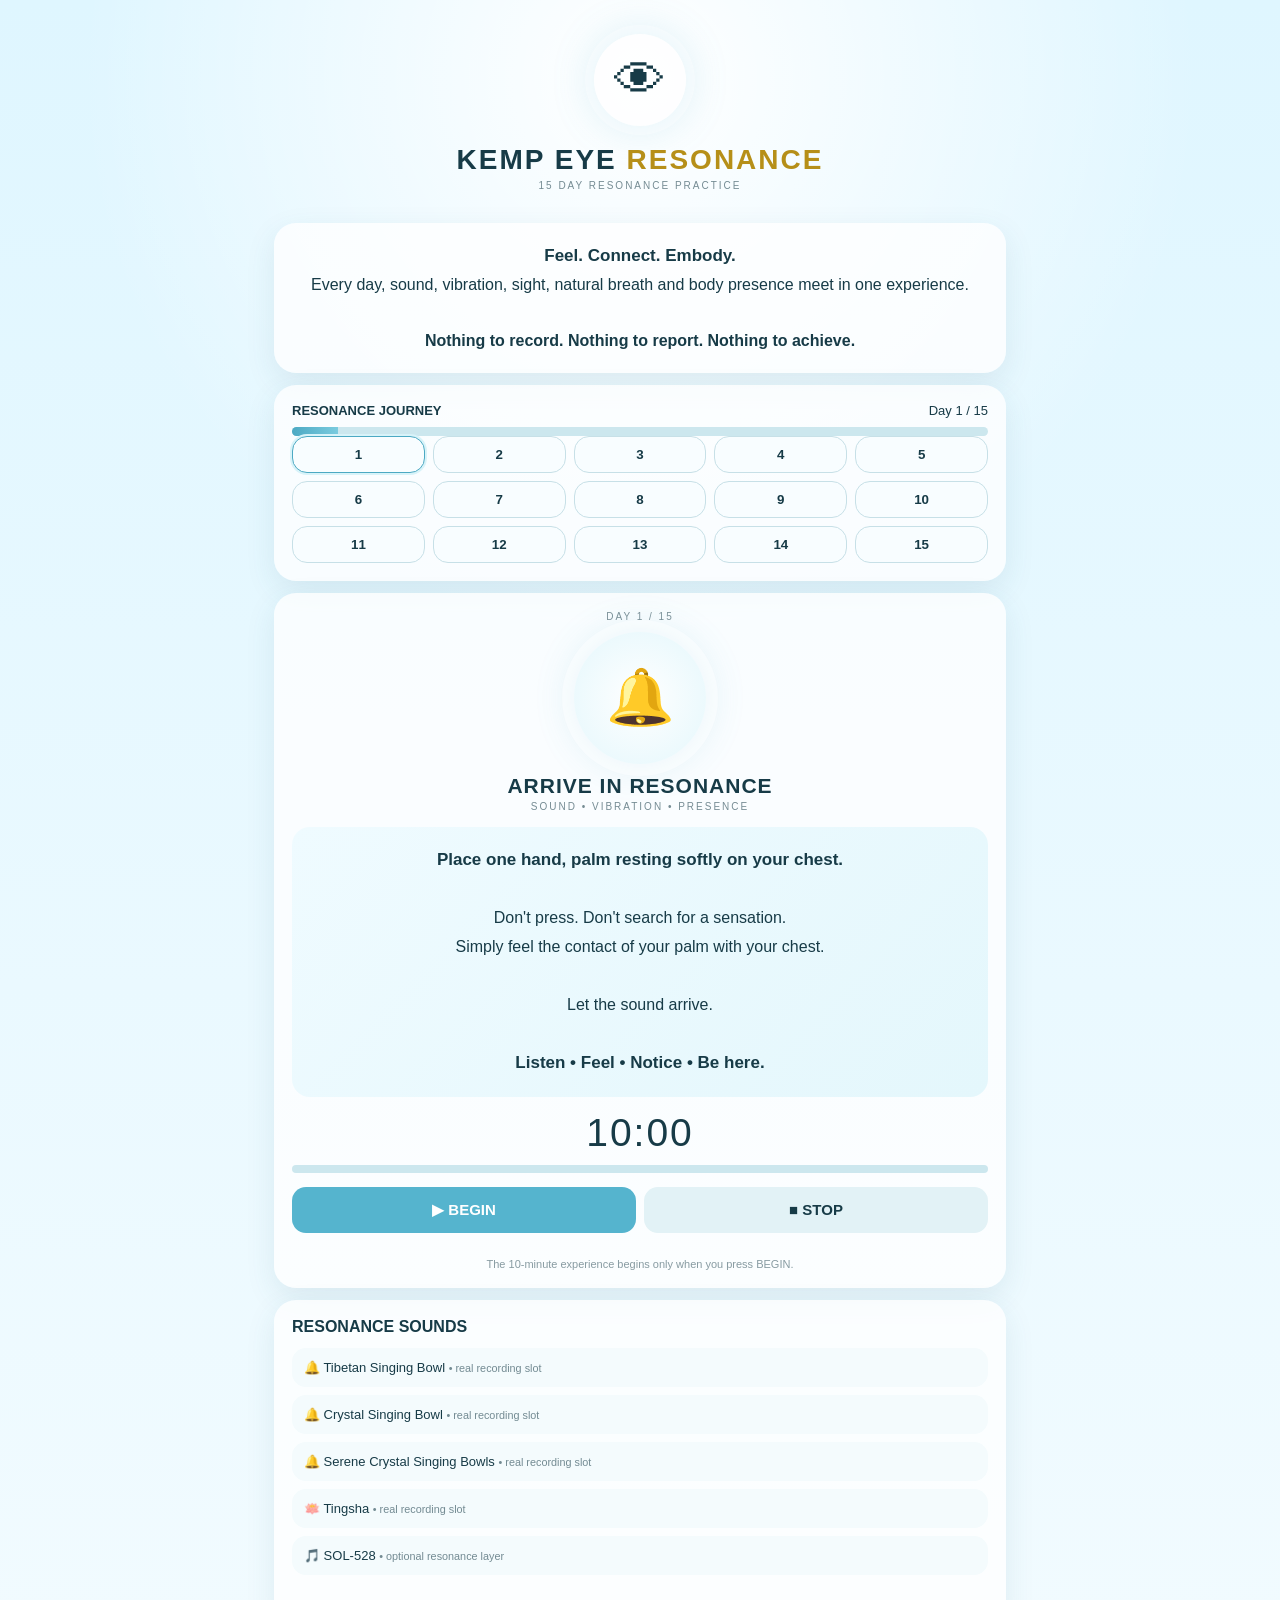
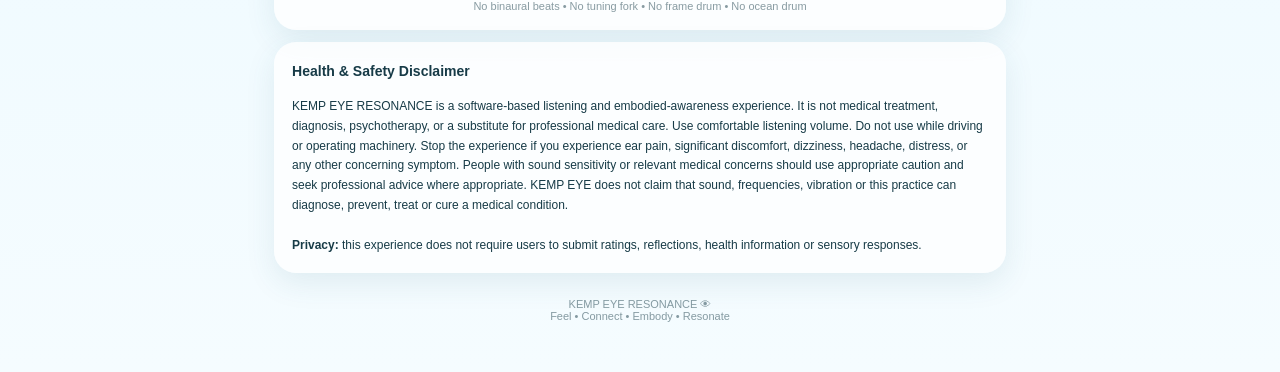
==== resonance/index.html @ afd1320d "Add KEMP EYE RESONANCE 15-day experience" ====
<!doctype html>
<html lang="en">
<head>
<meta charset="utf-8">
<meta name="viewport" content="width=device-width,initial-scale=1,viewport-fit=cover">
<meta name="theme-color" content="#071019">
<title>KEMP EYE RESONANCE 👁</title>
<style>
*{box-sizing:border-box}html{scroll-behavior:smooth}body{margin:0;color:#173b47;font-family:Arial,Helvetica,sans-serif;background:radial-gradient(circle at 50% 4%,#fff 0,transparent 28%),linear-gradient(180deg,#dff6ff,#f5fcff);min-height:100vh}.wrap{max-width:760px;margin:auto;padding:16px 14px 50px}.hero{text-align:center;padding:18px 8px 20px}.eye{width:92px;height:92px;margin:auto;border-radius:50%;display:grid;place-items:center;background:rgba(255,255,255,.65);box-shadow:0 0 0 9px rgba(255,255,255,.3),0 0 42px rgba(80,180,210,.25);font-size:52px;animation:blink 6s infinite}@keyframes blink{0%,91%,100%{transform:scaleY(1)}94%{transform:scaleY(.08)}}h1{font-size:28px;letter-spacing:2px;margin:18px 0 4px;font-weight:600}h1 span{color:#b68f18}.sub{text-transform:uppercase;font-size:10px;letter-spacing:2px;opacity:.58}.card{margin:12px 0;padding:18px;border-radius:22px;background:rgba(255,255,255,.78);box-shadow:0 10px 30px rgba(35,100,120,.1)}.intro{text-align:center;line-height:1.75}.intro strong{font-size:17px}.meta{display:flex;justify-content:space-between;font-size:13px;margin-bottom:9px}.bar{height:9px;background:#cce7ee;border-radius:20px;overflow:hidden}.fill{height:100%;width:6.66%;background:linear-gradient(90deg,#4ca9c3,#7acbdf);transition:.3s}.days{display:grid;grid-template-columns:repeat(5,1fr);gap:8px}.day{border:1px solid #c7e0e7;background:#f8fdff;border-radius:15px;padding:10px 3px;color:#173b47;font-weight:700;cursor:pointer}.day.active{border-color:#4ca9c3;box-shadow:0 0 0 2px #d8f3f9}.day.done{background:#e5f7ec}.day.locked{opacity:.4;cursor:not-allowed}.experience{text-align:center}.round{width:132px;height:132px;margin:10px auto;border-radius:50%;display:grid;place-items:center;font-size:55px;background:radial-gradient(circle,#fff,#e4f7fc);box-shadow:0 0 0 12px rgba(255,255,255,.45),0 0 40px rgba(76,169,195,.2);animation:res 4s ease-in-out infinite}@keyframes res{50%{transform:scale(1.05);box-shadow:0 0 0 22px rgba(255,255,255,.25),0 0 60px rgba(76,169,195,.3)}}h2{font-size:21px;letter-spacing:1px;margin:8px 0 3px}.daylabel{font-size:10px;letter-spacing:2px;opacity:.55}.guidance{margin-top:15px;padding:18px;border-radius:18px;background:linear-gradient(135deg,#effbff,#e4f7fc);line-height:1.8}.guidance b{font-size:17px}.controls{margin-top:14px}.timer{text-align:center;font-size:39px;letter-spacing:2px}.track{height:8px;background:#cce7ee;border-radius:20px;overflow:hidden;margin:10px 0 14px}.trackfill{height:100%;width:0;background:#55b4ce}.buttons{display:grid;grid-template-columns:1fr 1fr;gap:8px}button.action{border:0;border-radius:14px;padding:14px;font-size:15px;font-weight:700;background:#55b4ce;color:white;cursor:pointer}.secondary{background:#e2f2f6!important;color:#173b47!important}.soundlist{display:grid;gap:8px;margin-top:12px}.sound{padding:12px;border-radius:14px;background:#f4fbfd;font-size:13px}.sound small{opacity:.58}.disclaimer{font-size:12px;line-height:1.65}.disclaimer h3{margin-top:0}.footer{text-align:center;font-size:11px;opacity:.5;margin-top:25px}@media(max-width:430px){.days{grid-template-columns:repeat(5,1fr)}.day{font-size:11px}.wrap{padding-left:10px;padding-right:10px}}
</style>
</head>
<body>
<main class="wrap">
<section class="hero"><div class="eye">👁</div><h1>KEMP EYE <span>RESONANCE</span></h1><div class="sub">15 DAY RESONANCE PRACTICE</div></section>
<section class="card intro"><strong>Feel. Connect. Embody.</strong><br>Every day, sound, vibration, sight, natural breath and body presence meet in one experience.<br><br><b>Nothing to record. Nothing to report. Nothing to achieve.</b></section>
<section class="card"><div class="meta"><b>RESONANCE JOURNEY</b><span id="progressText">Day 1 / 15</span></div><div class="bar"><div class="fill" id="progressFill"></div></div><div class="days" id="days"></div></section>
<section class="card experience"><div class="daylabel" id="dayLabel">DAY 1 / 15</div><div class="round" id="visual">🔔</div><h2 id="title">ARRIVE IN RESONANCE</h2><div class="sub" id="subtitle">Sound • Vibration • Presence</div>
<div class="guidance"><b>Place one hand, palm resting softly on your chest.</b><br><br>Don't press. Don't search for a sensation.<br>Simply feel the contact of your palm with your chest.<br><br>Let the sound arrive.<br><br><b>Listen • Feel • Notice • Be here.</b></div>
<div class="controls"><div class="timer" id="timer">10:00</div><div class="track"><div class="trackfill" id="trackFill"></div></div><div class="buttons"><button class="action" id="begin" onclick="begin()">▶ BEGIN</button><button class="action secondary" onclick="stop()">■ STOP</button></div><div id="status" class="footer">The 10-minute experience begins only when you press BEGIN.</div></div></section>
<section class="card"><b>RESONANCE SOUNDS</b><div class="soundlist"><div class="sound">🔔 Tibetan Singing Bowl <small>• real recording slot</small></div><div class="sound">🔔 Crystal Singing Bowl <small>• real recording slot</small></div><div class="sound">🔔 Serene Crystal Singing Bowls <small>• real recording slot</small></div><div class="sound">🪷 Tingsha <small>• real recording slot</small></div><div class="sound">🎵 SOL-528 <small>• optional resonance layer</small></div></div><div class="footer">No binaural beats • No tuning fork • No frame drum • No ocean drum</div></section>
<section class="card disclaimer"><h3>Health & Safety Disclaimer</h3>KEMP EYE RESONANCE is a software-based listening and embodied-awareness experience. It is not medical treatment, diagnosis, psychotherapy, or a substitute for professional medical care. Use comfortable listening volume. Do not use while driving or operating machinery. Stop the experience if you experience ear pain, significant discomfort, dizziness, headache, distress, or any other concerning symptom. People with sound sensitivity or relevant medical concerns should use appropriate caution and seek professional advice where appropriate. KEMP EYE does not claim that sound, frequencies, vibration or this practice can diagnose, prevent, treat or cure a medical condition.<br><br><b>Privacy:</b> this experience does not require users to submit ratings, reflections, health information or sensory responses.</section>
<div class="footer">KEMP EYE RESONANCE 👁<br>Feel • Connect • Embody • Resonate</div>
</main>
<script>
const days=[
['🔔','ARRIVE IN RESONANCE','Sound • Vibration • Presence'],['🪷','HEAR THE SPACE','Sound • Silence • Body'],['🔔','FEEL THE TONE','Sound • Vibration • Chest'],['👁','SEE RESONANCE','Sound • Visual Presence'],['〰️','FOLLOW THE VIBRATION','Body • Breath • Sound'],['🔔','LISTEN WITHOUT SEARCHING','Listening • Feeling • Presence'],['🪷','SOUND AND STILLNESS','Tingsha • Silence • Awareness'],['🔔','BODY AS LISTENER','Bowls • Body • Breath'],['👁','RESONANCE AROUND YOU','Sound • Space • Sight'],['〰️','ALLOW THE EXPERIENCE','Sound • Vibration • Presence'],['🔔','LESS WORDS','Bowls • Silence • Embodiment'],['🪷','DEEPENING','Tingsha • Breath • Body'],['👁','SIMPLY BE','Sound • Vibration • Presence'],['🔔','NEAR SILENCE','Bowls • Space • Embodiment'],['👁','RESonance','Complete 10-minute experience']
];
let current=0,running=false,startTime=0,raf=null;const KEY='kemp-resonance-complete';let complete=JSON.parse(localStorage.getItem(KEY)||'{}');
function render(){const box=document.getElementById('days');box.innerHTML='';days.forEach((d,i)=>{const b=document.createElement('button');b.className='day '+(i===current?'active ':'')+(complete[i]?'done ':'');b.textContent=(i+1)+(complete[i]?' ✓':'');b.onclick=()=>selectDay(i);box.appendChild(b)});document.getElementById('progressText').textContent='Day '+(current+1)+' / 15';document.getElementById('progressFill').style.width=((current+1)/15*100)+'%'}
function selectDay(i){if(i>0&&!complete[i-1]&&!complete[i])return;stop();current=i;document.getElementById('dayLabel').textContent='DAY '+(i+1)+' / 15';document.getElementById('visual').textContent=days[i][0];document.getElementById('title').textContent=days[i][1];document.getElementById('subtitle').textContent=days[i][2];document.getElementById('timer').textContent='10:00';document.getElementById('trackFill').style.width='0%';document.getElementById('status').textContent='The 10-minute experience begins only when you press BEGIN.';render();document.querySelector('.experience').scrollIntoView({behavior:'smooth',block:'start'})}
function begin(){if(running){stop();return}running=true;startTime=performance.now();document.getElementById('begin').textContent='■ RUNNING';document.getElementById('status').textContent='Feel • Connect • Embody • Resonate';tick()}
function tick(){if(!running)return;const e=performance.now()-startTime;const left=Math.max(0,600000-e);const sec=Math.ceil(left/1000);document.getElementById('timer').textContent=String(Math.floor(sec/60)).padStart(2,'0')+':'+String(sec%60).padStart(2,'0');document.getElementById('trackFill').style.width=Math.min(100,e/600000*100)+'%';if(e>=600000){running=false;complete[current]=true;localStorage.setItem(KEY,JSON.stringify(complete));document.getElementById('timer').textContent='00:00';document.getElementById('status').textContent='Experience complete. Continue when you are ready.';document.getElementById('begin').textContent='▶ BEGIN';render();return}raf=requestAnimationFrame(tick)}
function stop(){running=false;if(raf)cancelAnimationFrame(raf);raf=null;document.getElementById('begin').textContent='▶ BEGIN';if(document.getElementById('timer'))document.getElementById('timer').textContent='10:00';if(document.getElementById('trackFill'))document.getElementById('trackFill').style.width='0%'}
render();selectDay(0);
</script>
</body></html>
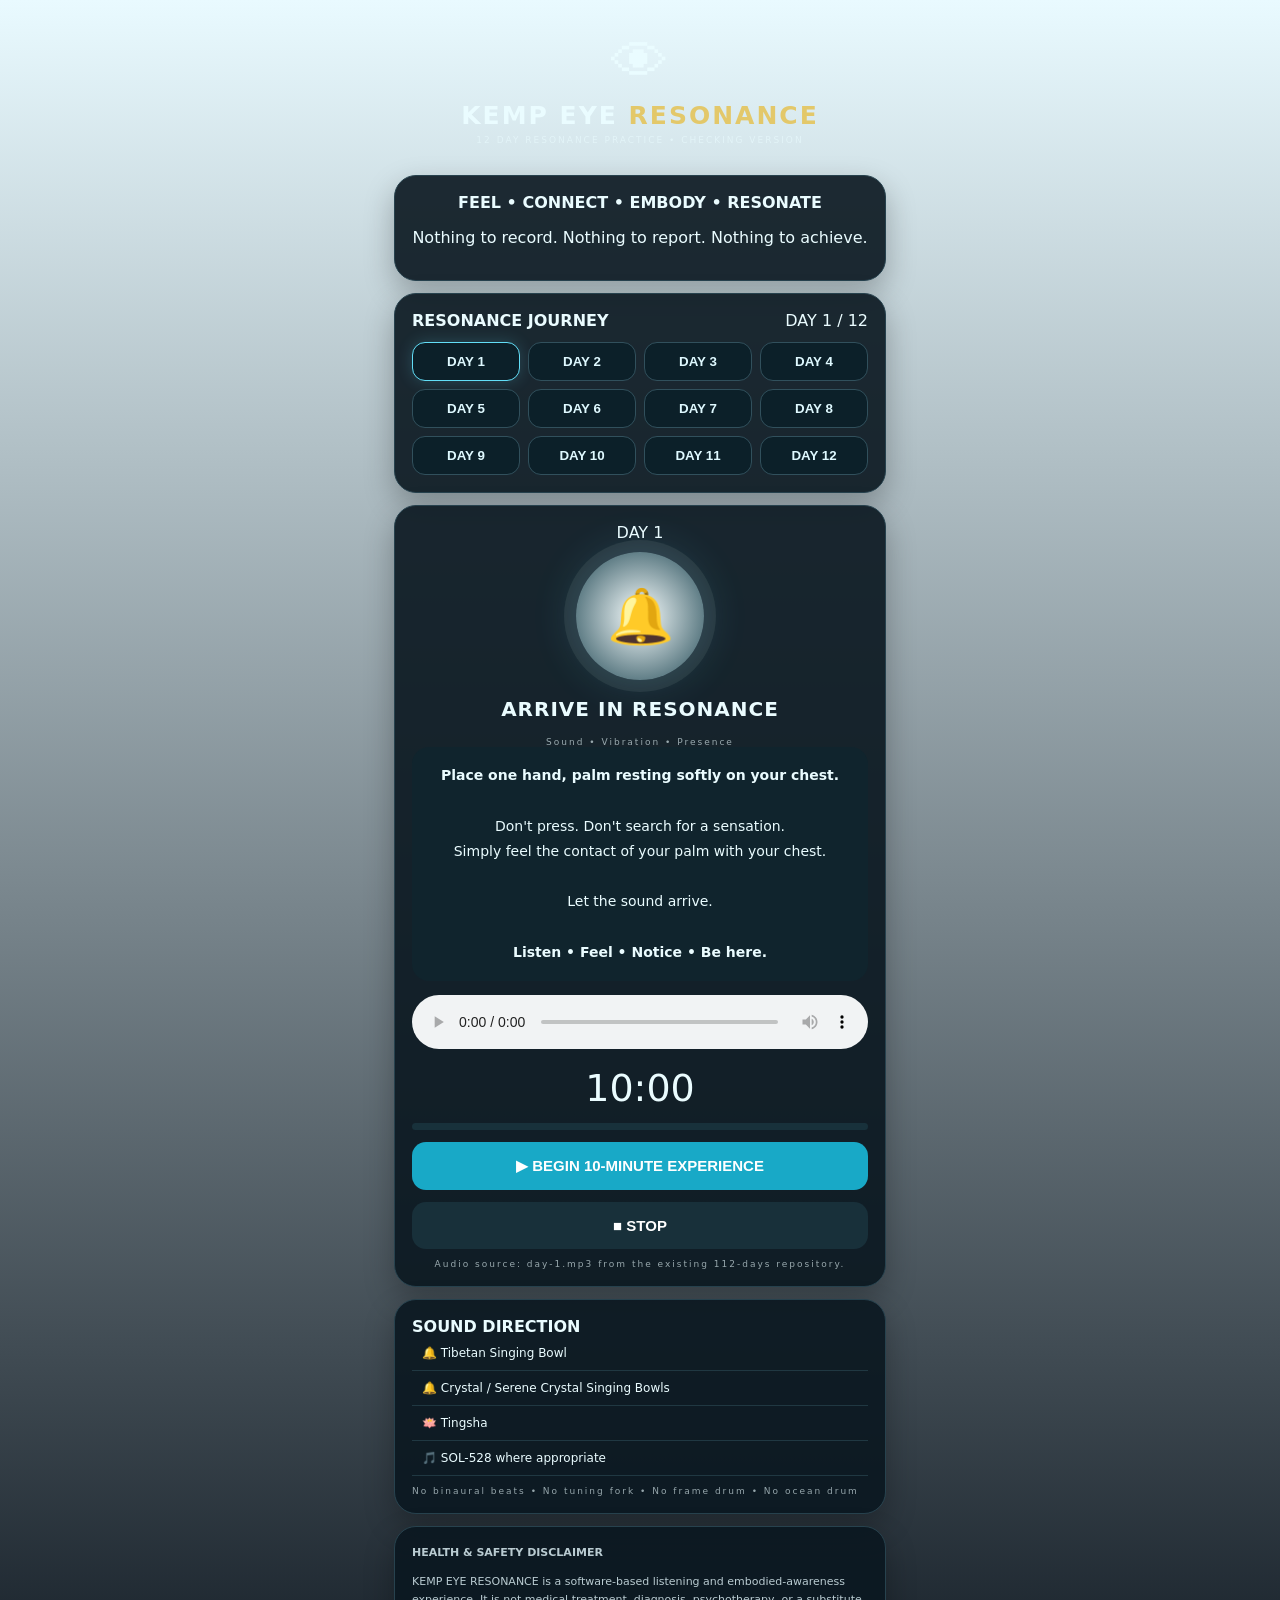
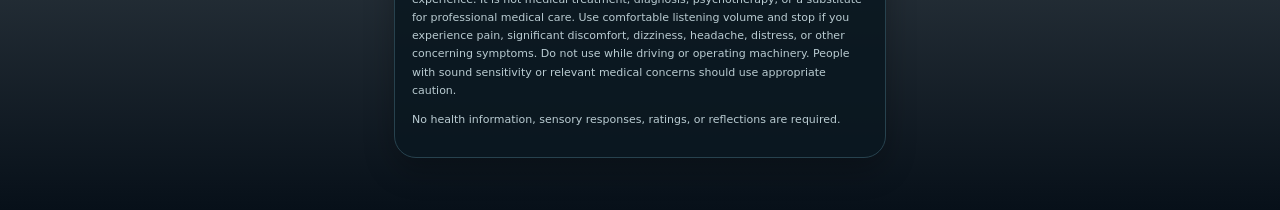
==== commit cbd1c209: "Finalize KEMP EYE RESONANCE with Day 1-12 narration from 112-days audio; leave 112-days repository u" ====
--- a/resonance/index.html
+++ b/resonance/index.html
@@ -1,36 +1,25 @@
 <!doctype html>
-<html lang="en">
-<head>
-<meta charset="utf-8">
-<meta name="viewport" content="width=device-width,initial-scale=1,viewport-fit=cover">
-<meta name="theme-color" content="#071019">
-<title>KEMP EYE RESONANCE 👁</title>
-<style>
-*{box-sizing:border-box}html{scroll-behavior:smooth}body{margin:0;color:#173b47;font-family:Arial,Helvetica,sans-serif;background:radial-gradient(circle at 50% 4%,#fff 0,transparent 28%),linear-gradient(180deg,#dff6ff,#f5fcff);min-height:100vh}.wrap{max-width:760px;margin:auto;padding:16px 14px 50px}.hero{text-align:center;padding:18px 8px 20px}.eye{width:92px;height:92px;margin:auto;border-radius:50%;display:grid;place-items:center;background:rgba(255,255,255,.65);box-shadow:0 0 0 9px rgba(255,255,255,.3),0 0 42px rgba(80,180,210,.25);font-size:52px;animation:blink 6s infinite}@keyframes blink{0%,91%,100%{transform:scaleY(1)}94%{transform:scaleY(.08)}}h1{font-size:28px;letter-spacing:2px;margin:18px 0 4px;font-weight:600}h1 span{color:#b68f18}.sub{text-transform:uppercase;font-size:10px;letter-spacing:2px;opacity:.58}.card{margin:12px 0;padding:18px;border-radius:22px;background:rgba(255,255,255,.78);box-shadow:0 10px 30px rgba(35,100,120,.1)}.intro{text-align:center;line-height:1.75}.intro strong{font-size:17px}.meta{display:flex;justify-content:space-between;font-size:13px;margin-bottom:9px}.bar{height:9px;background:#cce7ee;border-radius:20px;overflow:hidden}.fill{height:100%;width:6.66%;background:linear-gradient(90deg,#4ca9c3,#7acbdf);transition:.3s}.days{display:grid;grid-template-columns:repeat(5,1fr);gap:8px}.day{border:1px solid #c7e0e7;background:#f8fdff;border-radius:15px;padding:10px 3px;color:#173b47;font-weight:700;cursor:pointer}.day.active{border-color:#4ca9c3;box-shadow:0 0 0 2px #d8f3f9}.day.done{background:#e5f7ec}.day.locked{opacity:.4;cursor:not-allowed}.experience{text-align:center}.round{width:132px;height:132px;margin:10px auto;border-radius:50%;display:grid;place-items:center;font-size:55px;background:radial-gradient(circle,#fff,#e4f7fc);box-shadow:0 0 0 12px rgba(255,255,255,.45),0 0 40px rgba(76,169,195,.2);animation:res 4s ease-in-out infinite}@keyframes res{50%{transform:scale(1.05);box-shadow:0 0 0 22px rgba(255,255,255,.25),0 0 60px rgba(76,169,195,.3)}}h2{font-size:21px;letter-spacing:1px;margin:8px 0 3px}.daylabel{font-size:10px;letter-spacing:2px;opacity:.55}.guidance{margin-top:15px;padding:18px;border-radius:18px;background:linear-gradient(135deg,#effbff,#e4f7fc);line-height:1.8}.guidance b{font-size:17px}.controls{margin-top:14px}.timer{text-align:center;font-size:39px;letter-spacing:2px}.track{height:8px;background:#cce7ee;border-radius:20px;overflow:hidden;margin:10px 0 14px}.trackfill{height:100%;width:0;background:#55b4ce}.buttons{display:grid;grid-template-columns:1fr 1fr;gap:8px}button.action{border:0;border-radius:14px;padding:14px;font-size:15px;font-weight:700;background:#55b4ce;color:white;cursor:pointer}.secondary{background:#e2f2f6!important;color:#173b47!important}.soundlist{display:grid;gap:8px;margin-top:12px}.sound{padding:12px;border-radius:14px;background:#f4fbfd;font-size:13px}.sound small{opacity:.58}.disclaimer{font-size:12px;line-height:1.65}.disclaimer h3{margin-top:0}.footer{text-align:center;font-size:11px;opacity:.5;margin-top:25px}@media(max-width:430px){.days{grid-template-columns:repeat(5,1fr)}.day{font-size:11px}.wrap{padding-left:10px;padding-right:10px}}
-</style>
-</head>
-<body>
-<main class="wrap">
-<section class="hero"><div class="eye">👁</div><h1>KEMP EYE <span>RESONANCE</span></h1><div class="sub">15 DAY RESONANCE PRACTICE</div></section>
-<section class="card intro"><strong>Feel. Connect. Embody.</strong><br>Every day, sound, vibration, sight, natural breath and body presence meet in one experience.<br><br><b>Nothing to record. Nothing to report. Nothing to achieve.</b></section>
-<section class="card"><div class="meta"><b>RESONANCE JOURNEY</b><span id="progressText">Day 1 / 15</span></div><div class="bar"><div class="fill" id="progressFill"></div></div><div class="days" id="days"></div></section>
-<section class="card experience"><div class="daylabel" id="dayLabel">DAY 1 / 15</div><div class="round" id="visual">🔔</div><h2 id="title">ARRIVE IN RESONANCE</h2><div class="sub" id="subtitle">Sound • Vibration • Presence</div>
-<div class="guidance"><b>Place one hand, palm resting softly on your chest.</b><br><br>Don't press. Don't search for a sensation.<br>Simply feel the contact of your palm with your chest.<br><br>Let the sound arrive.<br><br><b>Listen • Feel • Notice • Be here.</b></div>
-<div class="controls"><div class="timer" id="timer">10:00</div><div class="track"><div class="trackfill" id="trackFill"></div></div><div class="buttons"><button class="action" id="begin" onclick="begin()">▶ BEGIN</button><button class="action secondary" onclick="stop()">■ STOP</button></div><div id="status" class="footer">The 10-minute experience begins only when you press BEGIN.</div></div></section>
-<section class="card"><b>RESONANCE SOUNDS</b><div class="soundlist"><div class="sound">🔔 Tibetan Singing Bowl <small>• real recording slot</small></div><div class="sound">🔔 Crystal Singing Bowl <small>• real recording slot</small></div><div class="sound">🔔 Serene Crystal Singing Bowls <small>• real recording slot</small></div><div class="sound">🪷 Tingsha <small>• real recording slot</small></div><div class="sound">🎵 SOL-528 <small>• optional resonance layer</small></div></div><div class="footer">No binaural beats • No tuning fork • No frame drum • No ocean drum</div></section>
-<section class="card disclaimer"><h3>Health & Safety Disclaimer</h3>KEMP EYE RESONANCE is a software-based listening and embodied-awareness experience. It is not medical treatment, diagnosis, psychotherapy, or a substitute for professional medical care. Use comfortable listening volume. Do not use while driving or operating machinery. Stop the experience if you experience ear pain, significant discomfort, dizziness, headache, distress, or any other concerning symptom. People with sound sensitivity or relevant medical concerns should use appropriate caution and seek professional advice where appropriate. KEMP EYE does not claim that sound, frequencies, vibration or this practice can diagnose, prevent, treat or cure a medical condition.<br><br><b>Privacy:</b> this experience does not require users to submit ratings, reflections, health information or sensory responses.</section>
-<div class="footer">KEMP EYE RESONANCE 👁<br>Feel • Connect • Embody • Resonate</div>
-</main>
-<script>
+<html lang="en"><head><meta charset="utf-8"><meta name="viewport" content="width=device-width,initial-scale=1,viewport-fit=cover"><meta name="theme-color" content="#071019"><title>KEMP EYE RESONANCE 👁</title><style>*{box-sizing:border-box}body{margin:0;background:linear-gradient(180deg,#e9faff,#071019);color:#eafcff;font-family:system-ui,-apple-system,Segoe UI,sans-serif}.app{max-width:520px;margin:auto;min-height:100vh;padding:18px 14px 40px}.hero{text-align:center;padding:10px 0 18px}.eye{font-size:58px;animation:blink 6s infinite}@keyframes blink{0%,91%,100%{transform:scaleY(1)}94%{transform:scaleY(.08)}}h1{font-size:25px;letter-spacing:2px;margin:5px 0}h1 span{color:#e3c86a}.sub{font-size:9px;letter-spacing:2px;opacity:.62}.card{background:#0a1820e8;border:1px solid #27424e;border-radius:22px;padding:17px;margin:12px 0;box-shadow:0 12px 30px #0004}.days{display:grid;grid-template-columns:repeat(4,1fr);gap:8px;margin-top:12px}.day{border:1px solid #31505c;background:#0c2029;color:#dff9ff;border-radius:13px;padding:11px 4px;font-weight:800}.day.active{border-color:#62def7;box-shadow:0 0 16px #62def733}.day.locked{opacity:.35}.orb{width:128px;height:128px;margin:10px auto;border-radius:50%;display:grid;place-items:center;font-size:54px;background:radial-gradient(circle,#faffff,#214955);box-shadow:0 0 0 12px #ffffff12,0 0 45px #5bd8f733;animation:pulse 4s ease-in-out infinite}@keyframes pulse{50%{transform:scale(1.06)}}h2{text-align:center;font-size:20px;letter-spacing:1px}.center{text-align:center}.guide{font-size:14px;line-height:1.8;text-align:center;background:#10242d;border-radius:17px;padding:16px}.timer{font-size:38px;text-align:center;margin:13px}.bar{height:7px;background:#18313b;border-radius:10px;overflow:hidden}.fill{height:100%;width:0;background:#61d9f1}.btn{width:100%;padding:15px;border:0;border-radius:14px;margin-top:12px;background:#18a9c7;color:white;font-weight:900;font-size:15px}.secondary{background:#18303a}.sound{font-size:12px;padding:10px;border-bottom:1px solid #203842}.sound:last-child{border:0}.disclaimer{font-size:11px;line-height:1.65;color:#b9cbd1}</style></head><body><main class="app"><header class="hero"><div class="eye">👁</div><h1>KEMP EYE <span>RESONANCE</span></h1><div class="sub">12 DAY RESONANCE PRACTICE • CHECKING VERSION</div></header><section class="card center"><b>FEEL • CONNECT • EMBODY • RESONATE</b><p>Nothing to record. Nothing to report. Nothing to achieve.</p></section><section class="card"><div><b>RESONANCE JOURNEY</b><span id="counter" style="float:right">DAY 1 / 12</span></div><div class="days" id="days"></div></section><section class="card"><div class="center" id="daylabel">DAY 1</div><div class="orb" id="orb">🔔</div><h2 id="title">ARRIVE IN RESONANCE</h2><div class="sub center" id="subtitle">Sound • Vibration • Presence</div><div class="guide"><b>Place one hand, palm resting softly on your chest.</b><br><br>Don't press. Don't search for a sensation.<br>Simply feel the contact of your palm with your chest.<br><br>Let the sound arrive.<br><br><b>Listen • Feel • Notice • Be here.</b></div><audio id="player" controls preload="metadata" style="width:100%;margin-top:14px"></audio><div class="timer" id="timer">10:00</div><div class="bar"><div class="fill" id="fill"></div></div><button class="btn" id="begin" onclick="begin()">▶ BEGIN 10-MINUTE EXPERIENCE</button><button class="btn secondary" onclick="stopSession()">■ STOP</button><div class="sub center" id="status" style="margin-top:10px">Audio source: Day 1 narration from the existing 112-days repository.</div></section><section class="card"><b>SOUND DIRECTION</b><div class="sound">🔔 Tibetan Singing Bowl</div><div class="sound">🔔 Crystal / Serene Crystal Singing Bowls</div><div class="sound">🪷 Tingsha</div><div class="sound">🎵 SOL-528 where appropriate</div><div class="sub" style="margin-top:10px">No binaural beats • No tuning fork • No frame drum • No ocean drum</div></section><section class="card disclaimer"><b>HEALTH & SAFETY DISCLAIMER</b><p>KEMP EYE RESONANCE is a software-based listening and embodied-awareness experience. It is not medical treatment, diagnosis, psychotherapy, or a substitute for professional medical care. Use comfortable listening volume and stop if you experience pain, significant discomfort, dizziness, headache, distress, or other concerning symptoms. Do not use while driving or operating machinery. People with sound sensitivity or relevant medical concerns should use appropriate caution.</p><p>No health information, sensory responses, ratings, or reflections are required.</p></section></main><script>
+const base='https://raw.githubusercontent.com/kishanbali/112-days-/main/';
 const days=[
-['🔔','ARRIVE IN RESONANCE','Sound • Vibration • Presence'],['🪷','HEAR THE SPACE','Sound • Silence • Body'],['🔔','FEEL THE TONE','Sound • Vibration • Chest'],['👁','SEE RESONANCE','Sound • Visual Presence'],['〰️','FOLLOW THE VIBRATION','Body • Breath • Sound'],['🔔','LISTEN WITHOUT SEARCHING','Listening • Feeling • Presence'],['🪷','SOUND AND STILLNESS','Tingsha • Silence • Awareness'],['🔔','BODY AS LISTENER','Bowls • Body • Breath'],['👁','RESONANCE AROUND YOU','Sound • Space • Sight'],['〰️','ALLOW THE EXPERIENCE','Sound • Vibration • Presence'],['🔔','LESS WORDS','Bowls • Silence • Embodiment'],['🪷','DEEPENING','Tingsha • Breath • Body'],['👁','SIMPLY BE','Sound • Vibration • Presence'],['🔔','NEAR SILENCE','Bowls • Space • Embodiment'],['👁','RESonance','Complete 10-minute experience']
-];
-let current=0,running=false,startTime=0,raf=null;const KEY='kemp-resonance-complete';let complete=JSON.parse(localStorage.getItem(KEY)||'{}');
-function render(){const box=document.getElementById('days');box.innerHTML='';days.forEach((d,i)=>{const b=document.createElement('button');b.className='day '+(i===current?'active ':'')+(complete[i]?'done ':'');b.textContent=(i+1)+(complete[i]?' ✓':'');b.onclick=()=>selectDay(i);box.appendChild(b)});document.getElementById('progressText').textContent='Day '+(current+1)+' / 15';document.getElementById('progressFill').style.width=((current+1)/15*100)+'%'}
-function selectDay(i){if(i>0&&!complete[i-1]&&!complete[i])return;stop();current=i;document.getElementById('dayLabel').textContent='DAY '+(i+1)+' / 15';document.getElementById('visual').textContent=days[i][0];document.getElementById('title').textContent=days[i][1];document.getElementById('subtitle').textContent=days[i][2];document.getElementById('timer').textContent='10:00';document.getElementById('trackFill').style.width='0%';document.getElementById('status').textContent='The 10-minute experience begins only when you press BEGIN.';render();document.querySelector('.experience').scrollIntoView({behavior:'smooth',block:'start'})}
-function begin(){if(running){stop();return}running=true;startTime=performance.now();document.getElementById('begin').textContent='■ RUNNING';document.getElementById('status').textContent='Feel • Connect • Embody • Resonate';tick()}
-function tick(){if(!running)return;const e=performance.now()-startTime;const left=Math.max(0,600000-e);const sec=Math.ceil(left/1000);document.getElementById('timer').textContent=String(Math.floor(sec/60)).padStart(2,'0')+':'+String(sec%60).padStart(2,'0');document.getElementById('trackFill').style.width=Math.min(100,e/600000*100)+'%';if(e>=600000){running=false;complete[current]=true;localStorage.setItem(KEY,JSON.stringify(complete));document.getElementById('timer').textContent='00:00';document.getElementById('status').textContent='Experience complete. Continue when you are ready.';document.getElementById('begin').textContent='▶ BEGIN';render();return}raf=requestAnimationFrame(tick)}
-function stop(){running=false;if(raf)cancelAnimationFrame(raf);raf=null;document.getElementById('begin').textContent='▶ BEGIN';if(document.getElementById('timer'))document.getElementById('timer').textContent='10:00';if(document.getElementById('trackFill'))document.getElementById('trackFill').style.width='0%'}
-render();selectDay(0);
-</script>
-</body></html>
+['🔔','ARRIVE IN RESONANCE','Sound • Vibration • Presence','day-1.mp3'],
+['🪷','HEAR THE SPACE','Sound • Silence • Body','day-2.mp3'],
+['🔔','FEEL THE TONE','Sound • Vibration • Chest','day-3.mp3'],
+['👁','SEE RESONANCE','Sound • Visual Presence','day-4.mp3'],
+['〰️','FOLLOW THE VIBRATION','Body • Breath • Sound','day-5.mp3'],
+['🔔','LISTEN WITHOUT SEARCHING','Listening • Feeling • Presence','day-6.mp3'],
+['🪷','SOUND AND STILLNESS','Tingsha • Silence • Awareness','day-7.mp3'],
+['🔔','BODY AS LISTENER','Bowls • Body • Breath','day-8.mp3'],
+['👁','RESONANCE AROUND YOU','Sound • Space • Sight','day-9.mp3'],
+['〰️','ALLOW THE EXPERIENCE','Sound • Vibration • Presence','day-10.mp3'],
+['🔔','LESS WORDS','Bowls • Silence • Embodiment','day-11.mp3'],
+['🪷','DEEPENING','Tingsha • Breath • Body','day-12.mp3']];
+let current=0,running=false,start=0,raf=null;
+const $=id=>document.getElementById(id);
+function renderDays(){const box=$('days');box.innerHTML='';days.forEach((d,i)=>{const b=document.createElement('button');b.className='day '+(i===current?'active':'');b.textContent='DAY '+(i+1);b.onclick=()=>selectDay(i);box.appendChild(b)})}
+function selectDay(i){stopSession();current=i;$('daylabel').textContent='DAY '+(i+1);$('counter').textContent='DAY '+(i+1)+' / 12';$('orb').textContent=days[i][0];$('title').textContent=days[i][1];$('subtitle').textContent=days[i][2];$('player').src=base+days[i][3];$('status').textContent='Audio source: '+days[i][3]+' from the existing 112-days repository.';renderDays()}
+function begin(){if(running){stopSession();return}running=true;start=performance.now();$('begin').textContent='■ RUNNING';$('status').textContent='Feel • Connect • Embody • Resonate';$('player').currentTime=0;$('player').play().catch(()=>{$('status').textContent='Press the audio play control if your mobile browser blocks playback.'});tick()}
+function tick(){if(!running)return;let e=performance.now()-start,left=Math.max(0,600000-e),s=Math.ceil(left/1000);$('timer').textContent=String(Math.floor(s/60)).padStart(2,'0')+':'+String(s%60).padStart(2,'0');$('fill').style.width=Math.min(100,e/600000*100)+'%';if(e>=600000){running=false;$('player').pause();$('timer').textContent='00:00';$('fill').style.width='100%';$('begin').textContent='▶ BEGIN 10-MINUTE EXPERIENCE';$('status').textContent='Experience complete.';return}raf=requestAnimationFrame(tick)}
+function stopSession(){running=false;if(raf)cancelAnimationFrame(raf);raf=null;if($('player')){$('player').pause();$('player').currentTime=0}$('begin').textContent='▶ BEGIN 10-MINUTE EXPERIENCE';if($('timer'))$('timer').textContent='10:00';if($('fill'))$('fill').style.width='0%'}
+renderDays();selectDay(0);
+</script></body></html>
